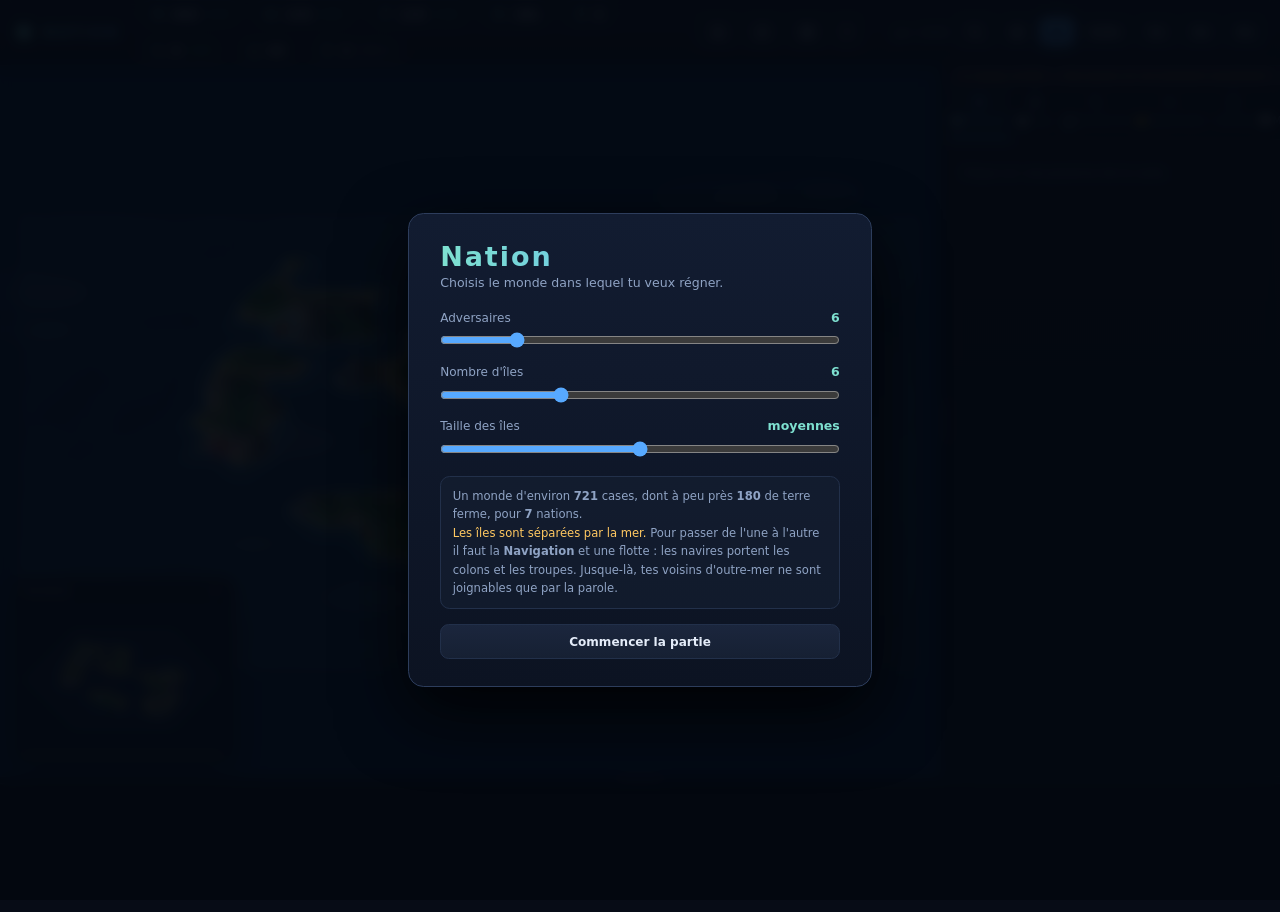
==== index.html @ 453f22f9 "Alliances contractuelles : plaider, payer, tenir — ou être mis à prix Une alliance se plaide. L'IA c" ====
<!doctype html>
<html lang="fr">
<head>
<meta charset="utf-8">
<meta name="viewport" content="width=device-width, initial-scale=1">
<title>Nation — Gestion de pays</title>
<link rel="stylesheet" href="style.css">
</head>
<body>

<div id="topbar">
  <div class="brand">🌍 NATION</div>
  <div class="res" id="resBar"></div>
  <div class="outils">
    <button id="btnSave" class="spd" title="Sauvegarder la partie"></button>
    <button id="btnLoad" class="spd" title="Charger la dernière sauvegarde"></button>
    <button id="btnNew" class="spd" title="Nouvelle partie"></button>
    <button id="btnAide" class="spd aide" title="Règles du jeu (H)">?</button>
  </div>
  <div class="timectl">
    <span id="dateLabel">Jan 1900</span>
    <button id="btnFit" class="spd" title="Voir tout le monde (F)"></button>
    <button id="btnCenter" class="spd" title="Recentrer sur ta capitale (C)"></button>
    <button id="btnPause" class="spd" title="Pause / reprise (Espace)"></button>
    <button class="spd" data-speed="0.5">0,5x</button>
    <button class="spd" data-speed="1">1x</button>
    <button class="spd" data-speed="2">2x</button>
    <button class="spd" data-speed="4">4x</button>
  </div>
</div>

<div id="main">
  <canvas id="map"></canvas>
  <div id="mini">
    <div class="minitete"><span>Monde</span><button id="miniToggle" title="Masquer (M)">−</button></div>
    <canvas id="minicv" width="230" height="170"></canvas>
  </div>
  <div id="hsplit" class="split" title="Glisse pour redimensionner · double-clic pour replier"></div>

  <div id="side">
    <div class="tabs">
      <button class="tab active" data-tab="province">🗺️<br>Province</button>
      <button class="tab" data-tab="pays">🏛️<br>Pays</button>
      <button class="tab" data-tab="tech">🔬<br>Recherche</button>
      <button class="tab" data-tab="diplo">🤝<br>Diplomatie</button>
      <button class="tab" data-tab="armee">⚔️<br>Armée</button>
      <button class="tab" data-tab="chat" id="tabChat">💬<br>Messages</button>
    </div>
    <div class="panel" id="tab-province"></div>
    <div class="panel hidden" id="tab-pays"></div>
    <div class="panel hidden" id="tab-tech"></div>
    <div class="panel hidden" id="tab-diplo"></div>
    <div class="panel hidden" id="tab-armee"></div>
    <div class="panel hidden" id="tab-chat"></div>
  </div>
</div>

<div id="vsplit" class="split" title="Glisse pour redimensionner · double-clic pour replier"></div>
<div id="log"></div>

<div id="tip" class="hidden"></div>

<div id="aide" class="hidden">
  <div class="aidebox">
    <button id="aideFermer" class="aideX" title="Fermer (Échap)">×</button>
    <div id="aideTexte"></div>
  </div>
</div>

<div id="accueil" class="hidden">
  <div class="accbox">
    <h1>Nation</h1>
    <p class="accsous">Choisis le monde dans lequel tu veux régner.</p>

    <label class="accchamp"><span>Adversaires</span><b id="vAdv">6</b>
      <input class="slider" type="range" id="sAdv" min="1" max="29" value="6"></label>

    <label class="accchamp"><span>Nombre d'îles</span><b id="vIles">6</b>
      <input class="slider" type="range" id="sIles" min="1" max="18" value="6"></label>

    <label class="accchamp"><span>Taille des îles</span><b id="vTaille">moyennes</b>
      <input class="slider" type="range" id="sTaille" min="0" max="4" value="2"></label>

    <p class="accapercu" id="accApercu"></p>
    <div class="accboutons">
      <button class="btn" id="accJouer">Commencer la partie</button>
      <button class="btn" id="accCharger">Reprendre la sauvegarde</button>
    </div>
  </div>
</div>

<div id="chargement"><div class="spin"></div><p>Sculpture du relief…</p></div>
<div id="modal" class="hidden"><div class="modalbox"><h2 id="modalTitle"></h2><p id="modalBody"></p><button id="modalOk">OK</button></div></div>

<script src="icons.js"></script>
<script src="diplomatie.js"></script>
<script src="ia.js"></script>
<script src="ia-gestion.js"></script>
<script src="negociation.js"></script>
<script src="conseil.js"></script>
<script src="marine.js"></script>
<script src="courrier.js"></script>
<script src="alliance.js"></script>
<script src="relief.js"></script>
<script src="render.js"></script>
<script src="game.js"></script>
</body>
</html>
---- style.css ----
/* ===== NATION — interface ===== */
:root{
  --bg:#070c16; --bg2:#0e1524; --bg3:#141d31; --line:#22304a; --line2:#2d3d5c;
  --txt:#e4ecf9; --dim:#8fa3c4; --dim2:#64789a;
  --acc:#57a9ff; --acc2:#7ee0d0; --good:#4ad991; --bad:#ff6f6f; --warn:#ffc861;
}
:root{ --dim2:#64789a; --warn:#ffc861;
  --sideW:372px; --sideH:0px; --logH:104px; --topH:56px; --poignee:0.4375rem; }

/* ===== poignées de redimensionnement ===== */
.split{background:#0b1220;position:relative;flex:none;transition:background .15s}
.split::after{content:"";position:absolute;background:#2b3a55;border-radius:0.1875rem;
  transition:background .15s}
#hsplit{width:var(--poignee);cursor:ew-resize;border-left:1px solid var(--line)}
#hsplit::after{left:0.0625rem;top:50%;width:0.1875rem;height:2.625rem;margin-top:-1.3125rem}
#vsplit{height:var(--poignee);cursor:ns-resize;border-top:1px solid var(--line)}
#vsplit::after{top:0.0625rem;left:50%;height:0.1875rem;width:2.625rem;margin-left:-1.3125rem}
.split:hover{background:#16233a}
.split:hover::after,.split.actif::after{background:var(--acc)}
.split.actif{background:#16233a}
body.resizing{cursor:inherit;user-select:none}
*{box-sizing:border-box}
/* ÉCHELLE FLUIDE — toute l'interface est exprimée en rem : en changeant cette
   seule valeur, la fenêtre d'un téléphone comme celle d'un téléviseur reçoivent
   la même interface, à l'échelle. vmin domine (c'est la petite dimension qui
   contraint), vmax apporte un peu d'ampleur sur les très grands écrans. */
html{font-size:clamp(9px, calc(6px + 0.68vmin + 0.26vmax), 22px)}
html,body{margin:0;height:100%;overflow:hidden;background:var(--bg);color:var(--txt);
  font-family:"Segoe UI",system-ui,-apple-system,sans-serif;
  -webkit-font-smoothing:antialiased}
body{font-size:0.875rem}
button{font-family:inherit;cursor:pointer;color:inherit}
::-webkit-scrollbar{width:0.5625rem}
::-webkit-scrollbar-thumb{background:#243349;border-radius:0.5625rem}
::-webkit-scrollbar-track{background:transparent}

/* --- icônes SVG --- */
.ic{width:1.0625rem;height:1.0625rem;vertical-align:-0.21875rem;flex:none}
.ic.mini{width:0.8125rem;height:0.8125rem;vertical-align:-0.125rem;margin-right:0.0625rem}
.ic.big{width:1.375rem;height:1.375rem;vertical-align:-0.3125rem}

/* ===== barre supérieure ===== */
#topbar{min-height:3.5rem;display:flex;flex-wrap:wrap;align-items:center;gap:1.125rem;padding:0 1rem;
  background:linear-gradient(180deg,#131d31,#0d1524);
  border-bottom:1px solid var(--line);box-shadow:0 2px 14px #0007;position:relative;z-index:10}
.brand{font-weight:800;letter-spacing:0.15625rem;font-size:0.9375rem;
  background:linear-gradient(90deg,#7ee0d0,#57a9ff);-webkit-background-clip:text;
  -webkit-text-fill-color:transparent;white-space:nowrap;flex:0 1 auto;overflow:hidden}

.res{display:flex;gap:0.5625rem;flex:1 1 14rem;flex-wrap:wrap;align-items:center}
.res span{display:flex;align-items:center;gap:0.375rem;font-size:0.8125rem;white-space:nowrap;
  background:#16213688;border:1px solid #223049;border-radius:1.375rem;padding:0.3125rem 0.75rem;
  transition:border-color .15s,background .15s}
.res span:hover{border-color:var(--line2);background:#1b2842}
.res .ic{color:var(--acc2);opacity:.9}
.res b{font-weight:700;font-variant-numeric:tabular-nums}
.delta{font-size:max(9px,0.6875rem);font-style:normal;color:var(--dim);font-variant-numeric:tabular-nums}

.timectl{display:flex;align-items:center;gap:0.375rem}
#dateLabel{font-size:0.8125rem;color:var(--dim);min-width:4.625rem;text-align:right;
  font-variant-numeric:tabular-nums}
.spd{background:#1a2437;border:1px solid var(--line);border-radius:0.4375rem;
  padding:0.375rem 0.6875rem;font-size:0.75rem;font-weight:600;transition:.15s}
.spd:hover{border-color:var(--acc);color:#fff}
.spd.on{background:linear-gradient(180deg,#5cb0ff,#3d8ce0);color:#04101f;border-color:#6bb8ff;
  box-shadow:0 0 12px #57a9ff55}

/* ===== corps ===== */
#main{display:flex;height:calc(100% - var(--topH) - var(--poignee) - var(--logH))}
/* min-width:0 — sans cela, le canvas (élément remplacé) refuse de passer
   sous sa largeur intrinsèque et bloque l'agrandissement du panneau */
#map{flex:1;min-width:0;display:block;cursor:grab}
#map.drag{cursor:grabbing}

#side{width:var(--sideW);min-width:0;overflow:hidden;background:linear-gradient(180deg,#101829,#0c1322);
  border-left:1px solid var(--line);display:flex;flex-direction:column;
  box-shadow:-4px 0 20px #0006;z-index:5}
.tabs{display:flex;background:#0c1322;border-bottom:1px solid var(--line)}
.tab{background:none;border:none;color:var(--dim2);padding:0.5625rem 0.125rem 0.5rem;
  font-size:max(9px,0.65625rem);line-height:1.7;letter-spacing:0.01875rem;transition:.15s;border-bottom:2px solid transparent}
.tab:hover{color:var(--txt);background:#ffffff08}
.tab.active{color:var(--acc);border-bottom-color:var(--acc);background:#57a9ff12}
.panel{flex:1;overflow-y:auto;padding:0.875rem}
.hidden{display:none !important}

h3{margin:0 0 0.5625rem;font-size:max(9px,0.6875rem);color:var(--acc2);text-transform:uppercase;
  letter-spacing:0.0875rem;font-weight:700;display:flex;align-items:center;gap:0.4375rem}
h3::after{content:"";flex:1;height:0.0625rem;background:linear-gradient(90deg,var(--line),transparent)}
.row{display:flex;justify-content:space-between;align-items:center;gap:0.5rem;
  padding:0.375rem 0;border-bottom:1px solid #182236;font-size:0.8125rem}
.row>span:first-child{color:var(--dim)}
.row>span:last-child{color:#fff;font-weight:600;font-variant-numeric:tabular-nums}
.muted{color:var(--dim);font-size:0.75rem;line-height:1.55}

/* ===== boutons ===== */
.btn{display:block;width:100%;margin:0.375rem 0;padding:0.625rem 0.75rem;text-align:left;
  background:linear-gradient(180deg,#1b263d,#162033);border:1px solid var(--line);
  border-radius:0.5625rem;font-size:0.78125rem;transition:.14s;position:relative}
.btn:hover:not(:disabled){background:linear-gradient(180deg,#223a5c,#1b2843);
  border-color:var(--acc);transform:translateY(-0.0625rem);box-shadow:0 4px 14px #0006}
.btn:active:not(:disabled){transform:translateY(0)}
.btn:disabled{opacity:.4;cursor:not-allowed}
.btn .cost{float:right;color:var(--dim);font-size:max(9px,0.71875rem);display:inline-flex;
  align-items:center;gap:0.1875rem}
.btn.danger{border-color:#4d2430;background:linear-gradient(180deg,#26192099,#1d141a99)}
.btn.danger:hover:not(:disabled){border-color:#ff6f6f;background:#33202a}
.btn.mini{width:auto;flex:1;margin:0;padding:0.4375rem 0;text-align:center;font-weight:700;font-size:0.75rem}
.btn .ic{margin-right:0.375rem;color:var(--acc2)}
.btn.danger .ic{color:#ff8f8f}

/* ===== éléments ===== */
.bar{height:0.5rem;background:#141e33;border-radius:0.3125rem;overflow:hidden;margin:0.375rem 0;
  border:1px solid #1d2a44}
.bar i{display:block;height:100%;background:linear-gradient(90deg,#3d8ce0,#57a9ff);
  transition:width .4s ease}
.slider{width:100%;margin:0.5rem 0;accent-color:var(--acc)}
.card{background:linear-gradient(180deg,#16203488,#121a2b88);border:1px solid var(--line);
  border-radius:0.625rem;padding:0.6875rem;margin-bottom:0.5625rem}
.flag{display:inline-block;width:0.6875rem;height:0.6875rem;border-radius:0.1875rem;margin-right:0.375rem;
  vertical-align:-0.0625rem;box-shadow:0 0 0 1px #0006}
.tag{font-size:max(9px,0.625rem);padding:0.125rem 0.5rem;border-radius:1.25rem;background:#22304a;color:var(--dim);
  letter-spacing:0.03125rem;font-weight:600}
.tag.war{background:#43202a;color:#ff8f8f;box-shadow:0 0 10px #ff6f6f33}
.tag.ally{background:#173d31;color:#6fe0ac}

/* ===== panneau armée ===== */
.card.unit{padding:0.75rem}
.card.unit.lock{opacity:.5}
.uhead{display:flex;justify-content:space-between;align-items:center;margin-bottom:0.4375rem}
.uname{font-weight:700;font-size:0.84375rem;display:flex;align-items:center;gap:0.5rem}
.uname .ic{width:1.25rem;height:1.25rem;color:var(--acc)}
.ucount{font-size:1rem;font-weight:800;color:var(--acc);background:#0c1322;
  border:1px solid var(--line);border-radius:0.4375rem;padding:0.125rem 0.75rem;min-width:2.75rem;
  text-align:center;font-variant-numeric:tabular-nums}
.ustats{display:flex;gap:0.8125rem;font-size:max(9px,0.71875rem);color:var(--dim);margin-bottom:0.375rem;
  flex-wrap:wrap}
.ustats span{display:flex;align-items:center;gap:0.25rem}
.ustats .ic{width:0.8125rem;height:0.8125rem}
.ucost{font-size:max(9px,0.71875rem);color:var(--dim);margin-top:0.4375rem;display:flex;align-items:center;gap:0.3125rem}
.ucost .ic{width:0.8125rem;height:0.8125rem}
.ubuy{display:flex;gap:0.375rem;margin-top:0.5625rem}

/* ===== journal ===== */
#log{height:var(--logH);min-height:0;overflow-y:auto;background:#070c16;border-top:1px solid var(--line);
  padding:0.5rem 1rem;font-size:0.78125rem;line-height:1.75}
#log div{color:var(--dim);padding:0.0625rem 0}
#log .ic{width:0.875rem;height:0.875rem;vertical-align:-0.1875rem;margin-right:0.1875rem}
#log .hl{color:var(--txt)}
#log .bad{color:#ff8f8f}
#log .good{color:#6fe0ac}
#log .date{color:#4a5d7d;font-variant-numeric:tabular-nums;margin-right:0.25rem}

/* ===== infobulle carte ===== */
#tip{position:fixed;z-index:60;pointer-events:none;min-width:9.375rem;
  background:#0c1322f2;border:1px solid var(--line2);border-radius:0.5625rem;
  padding:0.5625rem 0.6875rem;font-size:0.78125rem;line-height:1.6;box-shadow:0 8px 26px #000a;
  backdrop-filter:blur(0.25rem)}
#tip b{color:#fff}
#tip .tsep{color:var(--dim);margin-left:0.5rem}
#tip .ic{width:0.875rem;height:0.875rem;color:var(--acc2)}

/* ===== modale ===== */
#modal{position:fixed;inset:0;background:#000b;display:flex;align-items:center;
  justify-content:center;z-index:100;backdrop-filter:blur(0.1875rem)}
.modalbox{background:linear-gradient(180deg,#16203a,#0f1728);border:1px solid var(--line2);
  border-radius:0.875rem;padding:1.625rem 1.875rem;max-width:26.875rem;text-align:center;
  box-shadow:0 20px 60px #000c}
.modalbox h2{margin:0 0 0.625rem;font-size:1.25rem;
  background:linear-gradient(90deg,#7ee0d0,#57a9ff);-webkit-background-clip:text;
  -webkit-text-fill-color:transparent}
.modalbox p{color:var(--dim);line-height:1.6;margin:0}
.modalbox button{margin-top:1.125rem;padding:0.5625rem 1.875rem;border:none;border-radius:0.5rem;
  background:linear-gradient(180deg,#5cb0ff,#3d8ce0);color:#04101f;font-weight:700}
#btnCenter,#btnPause{padding:0.375rem 0.5625rem;display:inline-flex;align-items:center}
#btnPause .ic,#btnCenter .ic{width:0.9375rem;height:0.9375rem;vertical-align:0}
.lien{cursor:pointer}
.lien:hover{color:var(--acc)}

/* ===== outils de la barre ===== */
.outils{display:flex;gap:0.3125rem}
.spd.aide{font-weight:800;font-size:0.8125rem;width:1.875rem;justify-content:center}

/* ===== page d'aide ===== */
#aide{position:fixed;inset:0;z-index:120;background:#040810dd;backdrop-filter:blur(0.3125rem);
  display:flex;align-items:center;justify-content:center;padding:1.5rem}
.aidebox{position:relative;width:min(53.75rem,100%);max-height:100%;overflow-y:auto;
  background:linear-gradient(180deg,#121c31,#0c1322);border:1px solid var(--line2);
  border-radius:1rem;padding:1.875rem 2.125rem;box-shadow:0 26px 70px #000c;line-height:1.65}
.aideX{position:absolute;top:0.75rem;right:0.875rem;background:none;border:none;font-size:1.625rem;
  color:var(--dim);line-height:1}
.aideX:hover{color:#fff}
.aidebox h1{margin:0 0 0.25rem;font-size:1.5625rem;
  background:linear-gradient(90deg,#7ee0d0,#57a9ff);-webkit-background-clip:text;-webkit-text-fill-color:transparent}
.aidebox h2{font-size:0.8125rem;letter-spacing:0.08125rem;text-transform:uppercase;color:var(--acc2);
  margin:1.5rem 0 0.5rem;display:flex;align-items:center;gap:0.5rem}
.aidebox p,.aidebox li{color:var(--dim);font-size:0.84375rem}
.aidebox b{color:var(--txt)}
.aidebox ul{margin:0.375rem 0;padding-left:1.25rem}
.aidebox li{margin:0.1875rem 0}
.aidebox .grille{display:grid;grid-template-columns:repeat(auto-fit,minmax(13.4375rem,1fr));gap:0.625rem;margin-top:0.5rem}
.aidebox .bloc{background:#16203488;border:1px solid var(--line);border-radius:0.625rem;padding:0.6875rem 0.8125rem}
.aidebox .bloc b{display:flex;align-items:center;gap:0.4375rem;margin-bottom:0.1875rem;font-size:0.8125rem}
kbd{background:#1c2740;border:1px solid var(--line2);border-bottom-width:2px;border-radius:0.3125rem;
  padding:0.0625rem 0.375rem;font-size:max(9px,0.71875rem);font-family:inherit;color:var(--txt)}

/* ===== écran de départ ===== */
#accueil{position:fixed;inset:0;z-index:150;background:#040810ee;backdrop-filter:blur(0.375rem);
  display:flex;align-items:center;justify-content:center;padding:1.5rem}
#accueil.hidden{display:none}
.accbox{width:min(30rem,100%);max-height:100%;overflow-y:auto;
  background:linear-gradient(180deg,#121c31,#0c1322);border:1px solid var(--line2);
  border-radius:1rem;padding:1.75rem 2rem;box-shadow:0 1.625rem 4.375rem #000c}
.accbox h1{margin:0 0 0.25rem;font-size:1.75rem;letter-spacing:.125rem;
  background:linear-gradient(90deg,#7ee0d0,#57a9ff);-webkit-background-clip:text;
  -webkit-text-fill-color:transparent}
.accsous{color:var(--dim);margin:0 0 1.25rem;font-size:max(9px,0.8125rem)}
.accchamp{display:grid;grid-template-columns:1fr auto;align-items:baseline;
  gap:0.25rem 0.75rem;margin:0 0 1rem}
.accchamp span{color:var(--dim);font-size:max(9px,0.78125rem)}
.accchamp b{color:var(--acc2);font-weight:700;font-variant-numeric:tabular-nums;
  font-size:max(9px,0.8125rem)}
.accchamp .slider{grid-column:1 / -1;margin:0.25rem 0 0}
.accapercu{color:var(--dim);font-size:max(9px,0.75rem);line-height:1.6;
  background:#16203488;border:1px solid var(--line);border-radius:0.625rem;
  padding:0.625rem 0.75rem;margin:1.25rem 0 0;min-height:4rem}
.accapercu em{color:var(--warn);font-style:normal}
.accboutons{display:flex;gap:0.5rem;margin-top:1rem}
.accboutons .btn{margin:0;text-align:center;font-weight:700}
.accboutons .btn.hidden{display:none !important}

/* ===== écran de chargement ===== */
#chargement{position:fixed;inset:0;z-index:200;background:#070c16;display:flex;
  flex-direction:column;align-items:center;justify-content:center;gap:1.125rem;color:var(--dim)}
#chargement.hidden{display:none}
.spin{width:2.625rem;height:2.625rem;border:3px solid #1d2b44;border-top-color:var(--acc);
  border-radius:50%;animation:tourne .9s linear infinite}
@keyframes tourne{to{transform:rotate(360deg)}}

/* ===========================================================
   ORIENTATION — une seule interface, réagencée.
   Fenêtre plus large que haute : le panneau est à droite.
   Fenêtre plus haute que large (1:1 jusqu'à 1:2 et au-delà) :
   le même panneau passe sous la carte. Rien n'est masqué,
   rien n'est remplacé — c'est le même jeu, plié autrement.
   =========================================================== */
body.portrait #main{flex-direction:column}
body.portrait #map{min-height:0}
body.portrait #side{width:auto;height:var(--sideH);border-left:none;
  border-top:1px solid var(--line);box-shadow:0 -0.25rem 1.25rem #0006}
body.portrait #hsplit{width:auto;height:var(--poignee);cursor:ns-resize;
  border-left:none;border-top:1px solid var(--line)}
body.portrait #hsplit::after{left:50%;top:1px;width:2.625rem;height:0.1875rem;
  margin:0 0 0 -1.3125rem}
/* la mini-carte reste dans la carte, au-dessus du panneau */
body.portrait #mini{bottom:calc(var(--sideH) + var(--poignee) + 0.875rem)}
/* trop à l'étroit pour être utile : on la retire plutôt que de la superposer */
body.sansmini #mini{display:none}

/* les onglets ne s'écrasent jamais : ils défilent */
.tabs{overflow-x:auto;scrollbar-width:none}
.tabs::-webkit-scrollbar{display:none}
.tab{flex:1 0 auto;min-width:3.2rem}

/* le temps arrêté se voit : les actions interdites s'éteignent franchement */
body.enpause .btn:disabled{opacity:.28}
body.enpause #side::before{content:"⏸ temps arrêté — discussion et recrutement seulement";
  display:block;background:#2a2033;color:var(--warn);font-size:max(9px,0.65625rem);
  letter-spacing:.03125rem;text-align:center;padding:0.25rem 0.375rem;
  border-bottom:1px solid #3a2c47}

/* ===== mini-carte ===== */
#main{position:relative}
/* ancrée à GAUCHE : redimensionner le panneau de droite ne la déplace plus */
#mini{position:absolute;left:0.875rem;bottom:0.875rem;z-index:15;
  background:#0a1120e8;border:1px solid var(--line2);border-radius:0.6875rem;padding:0.375rem;
  box-shadow:0 10px 30px #000a;backdrop-filter:blur(0.1875rem);transition:opacity .2s}
#mini.replie canvas{display:none}
#mini.replie{padding:0.125rem 0.375rem}
.minitete{display:flex;justify-content:space-between;align-items:center;
  font-size:max(9px,0.625rem);letter-spacing:0.08125rem;text-transform:uppercase;color:var(--dim2);
  padding:0.0625rem 0.25rem 0.25rem;font-weight:700}
.minitete button{background:none;border:none;color:var(--dim);font-size:0.9375rem;line-height:1;
  padding:0 0.1875rem}
.minitete button:hover{color:#fff}
#minicv{display:block;border-radius:0.4375rem;cursor:crosshair;background:#0a1a2e}


/* ===== messagerie diplomatique ===== */
.tab{position:relative}
.tab.anonlus::after{content:attr(data-nonlus);position:absolute;top:0.3125rem;right:calc(50% - 1.25rem);
  background:var(--bad);color:#2a0a0a;font-size:max(9px,0.5625rem);font-weight:800;min-width:0.875rem;height:0.875rem;
  border-radius:0.5rem;display:flex;align-items:center;justify-content:center;padding:0 0.1875rem}

.conv{background:linear-gradient(180deg,#16203488,#121a2b88);border:1px solid var(--line);
  border-radius:0.625rem;padding:0.625rem 0.75rem;margin-bottom:0.5rem;cursor:pointer;transition:.14s}
.conv:hover{border-color:var(--acc);transform:translateY(-0.0625rem)}
.convtete{display:flex;justify-content:space-between;align-items:center;gap:0.5rem}
.convapercu{margin-top:0.1875rem;white-space:nowrap;overflow:hidden;text-overflow:ellipsis}
.badge{background:var(--bad);color:#2a0a0a;font-size:max(9px,0.625rem);font-weight:800;border-radius:0.5625rem;
  padding:0.0625rem 0.4375rem;margin-right:0.3125rem}

.chattete{display:flex;align-items:center;gap:0.625rem;padding-bottom:0.5625rem;margin-bottom:0.5625rem;
  border-bottom:1px solid var(--line)}
.chattete>div{flex:1;min-width:0}
.fil{display:flex;flex-direction:column;gap:0.5rem;overflow-y:auto;padding:0.25rem 0.125rem 0.625rem;
  max-height:clamp(6rem, 38vh, 30rem);min-height:5rem}
.bulle{max-width:88%;padding:0.5rem 0.6875rem;border-radius:0.75rem;font-size:0.8rem;line-height:1.55;
  white-space:pre-wrap;word-wrap:break-word;animation:apparait .18s ease}
@keyframes apparait{from{opacity:0;transform:translateY(0.3125rem)}to{opacity:1;transform:none}}
.bulle.moi{align-self:flex-end;background:linear-gradient(180deg,#2b4a76,#23395c);
  border:1px solid #35557f;border-bottom-right-radius:0.25rem}
.bulle.eux{align-self:flex-start;background:#1a2438;border:1px solid var(--line);
  border-bottom-left-radius:0.25rem}
.bulle .effets{margin-top:0.3125rem;padding-top:0.3125rem;border-top:1px solid #ffffff1a;font-size:max(9px,0.65625rem);
  color:var(--acc2);letter-spacing:0.01875rem;text-transform:uppercase;font-weight:700}
.bulle.ecrit{display:flex;gap:0.25rem;padding:0.6875rem 0.8125rem}
.bulle.ecrit span{width:0.375rem;height:0.375rem;border-radius:50%;background:var(--dim);
  animation:pointille 1.1s infinite}
.bulle.ecrit span:nth-child(2){animation-delay:.18s}
.bulle.ecrit span:nth-child(3){animation-delay:.36s}
@keyframes pointille{0%,60%,100%{opacity:.25;transform:translateY(0)}30%{opacity:1;transform:translateY(-0.1875rem)}}

.suggestions{display:flex;flex-wrap:wrap;gap:0.3125rem;margin:0.5rem 0}
.puce{background:#1b2740;border:1px solid var(--line);color:var(--dim);border-radius:1.25rem;
  padding:0.3125rem 0.6875rem;font-size:max(9px,0.71875rem);transition:.14s}
.puce:hover{border-color:var(--acc);color:#fff;background:#223a5c}
.saisie{display:flex;gap:0.375rem;align-items:center}
.saisie input{flex:1;background:#0d1524;border:1px solid var(--line);border-radius:0.5625rem;
  color:var(--txt);padding:0.625rem 0.75rem;font-family:inherit;font-size:0.8125rem}
.saisie input:focus{outline:none;border-color:var(--acc);box-shadow:0 0 0 3px #57a9ff22}

/* ===== réglages IA ===== */
#reglagesIA{position:fixed;inset:0;z-index:130;background:#040810dd;backdrop-filter:blur(0.3125rem);
  display:flex;align-items:center;justify-content:center;padding:1.5rem}
.iabox{position:relative;width:min(38.75rem,100%);max-height:100%;overflow-y:auto;
  background:linear-gradient(180deg,#121c31,#0c1322);border:1px solid var(--line2);
  border-radius:1rem;padding:1.75rem 2rem;box-shadow:0 26px 70px #000c;line-height:1.65}
.iabox h1{margin:0 0 0.375rem;font-size:1.3125rem;display:flex;align-items:center;gap:0.5625rem;
  background:linear-gradient(90deg,#7ee0d0,#57a9ff);-webkit-background-clip:text;-webkit-text-fill-color:transparent}
.iabox h1 svg{width:1.375rem;height:1.375rem;-webkit-text-fill-color:initial;color:var(--acc2)}
.iabox h2{font-size:0.75rem;letter-spacing:0.08125rem;text-transform:uppercase;color:var(--acc2);
  margin:1.25rem 0 0.5rem;display:flex;align-items:center;gap:0.4375rem}
.iabox p{color:var(--dim);font-size:0.84375rem}
.iabox b{color:var(--txt)}
.iabox code{background:#1b2740;padding:0.0625rem 0.3125rem;border-radius:0.25rem;font-size:0.75rem}
.iachamp{display:block;font-size:0.75rem;color:var(--dim);margin:0.625rem 0}
.iachamp input,.iachamp select{display:block;width:100%;margin-top:0.25rem;background:#0d1524;
  border:1px solid var(--line);border-radius:0.5rem;color:var(--txt);padding:0.5625rem 0.6875rem;
  font-family:inherit;font-size:0.8125rem}
.iabascule{display:flex;align-items:center;gap:0.5rem;margin:0.75rem 0;font-size:0.8125rem;cursor:pointer}
.iabascule input{accent-color:var(--acc);width:1rem;height:1rem}
.iaboutons{display:flex;gap:0.4375rem;margin:0.875rem 0 0.375rem;flex-wrap:wrap}
.tag.nego{background:#3d3420;color:#ffc861}
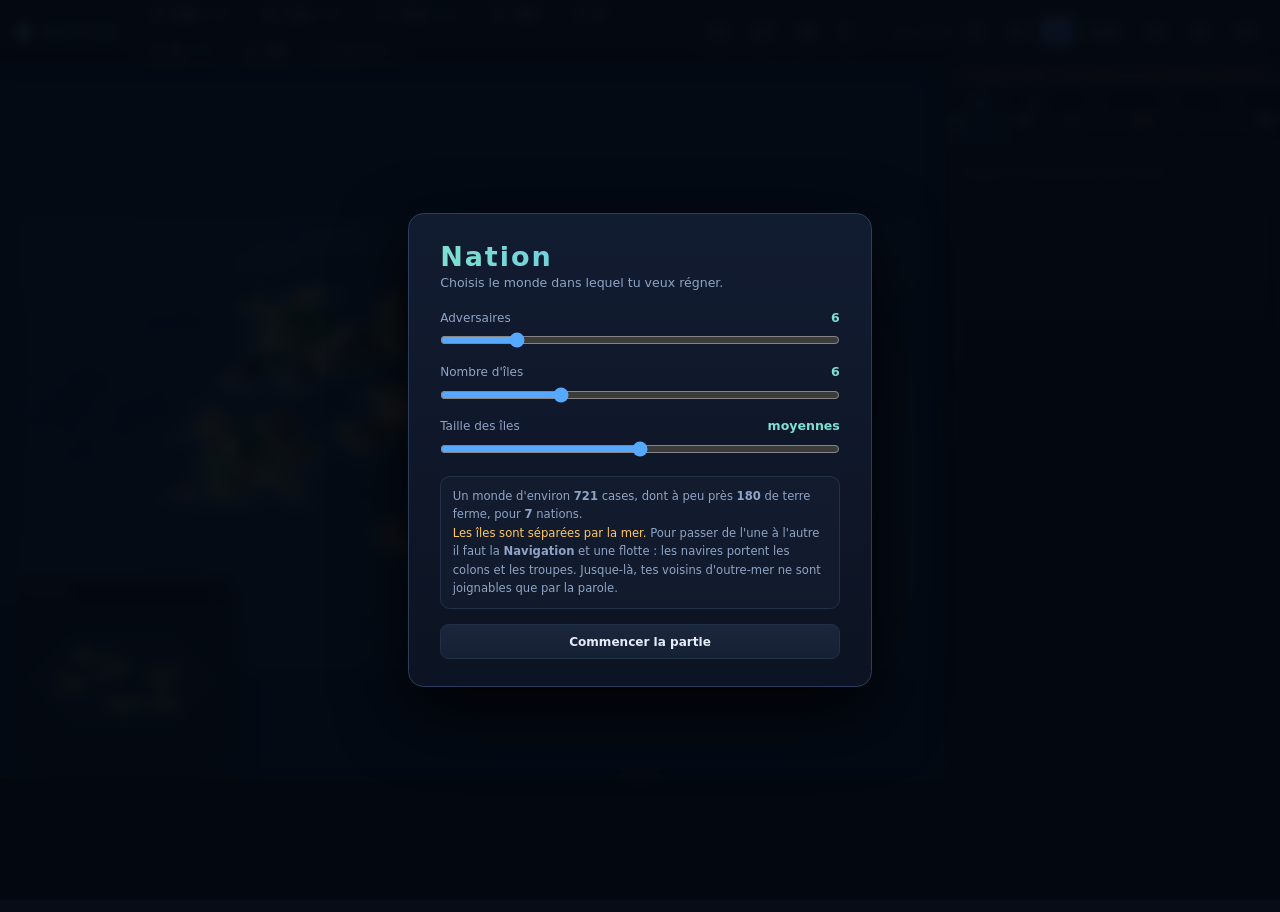
==== commit a4b8c318: "Lunette de campagne : voir la bataille, et lui laisser le temps Un petit écran agrandissable s'ouvre" ====
--- a/index.html
+++ b/index.html
@@ -58,6 +58,19 @@
 <div id="vsplit" class="split" title="Glisse pour redimensionner · double-clic pour replier"></div>
 <div id="log"></div>
 
+<div id="combat" class="hidden">
+  <div class="combattete">
+    <div>
+      <b id="combatTitre"></b>
+      <div class="muted" id="combatLieu"></div>
+    </div>
+    <span class="combatfile" id="combatFile"></span>
+    <button id="combatGrand" title="Agrandir / réduire">⤢</button>
+    <button id="combatX" title="Fermer">×</button>
+  </div>
+  <canvas id="combatcv" width="260" height="150"></canvas>
+</div>
+
 <div id="tip" class="hidden"></div>
 
 <div id="aide" class="hidden">
@@ -101,6 +114,7 @@
 <script src="marine.js"></script>
 <script src="courrier.js"></script>
 <script src="alliance.js"></script>
+<script src="bataille-ecran.js"></script>
 <script src="relief.js"></script>
 <script src="render.js"></script>
 <script src="game.js"></script>
--- a/style.css
+++ b/style.css
@@ -150,6 +150,30 @@
 #log .good{color:#6fe0ac}
 #log .date{color:#4a5d7d;font-variant-numeric:tabular-nums;margin-right:0.25rem}
 
+/* ===== lunette de campagne ===== */
+#combat{position:fixed;right:1rem;bottom:calc(var(--logH) + var(--poignee) + 1rem);z-index:55;
+  background:#0a1120f2;border:1px solid var(--line2);border-radius:0.75rem;padding:0.5rem;
+  box-shadow:0 0.75rem 2rem #000b;backdrop-filter:blur(0.25rem)}
+#combat.hidden{display:none !important}
+body.portrait #combat{right:0.75rem;bottom:calc(var(--logH) + var(--sideH) + var(--poignee)*2 + 1rem)}
+.combattete{display:flex;align-items:flex-start;gap:0.5rem;padding:0 0.125rem 0.375rem}
+.combattete>div{flex:1;min-width:0}
+.combattete b{font-size:max(9px,0.75rem);display:block;line-height:1.3}
+.combattete .muted{font-size:max(9px,0.6875rem)}
+.combattete .cvs{color:var(--dim2);font-weight:400}
+.combattete button{background:none;border:none;color:var(--dim);font-size:max(9px,0.8125rem);
+  line-height:1;padding:0.125rem 0.25rem;flex:none}
+.combattete button:hover{color:#fff}
+.combatfile{color:var(--warn);font-size:max(9px,0.625rem);align-self:center;white-space:nowrap}
+#combatcv{display:block;border-radius:0.5rem;background:#0d1626}
+/* un autre assaut pendant qu'on regarde : le cadre bat en rouge */
+#combat.alerte{animation:battementRouge .9s ease-out 2}
+@keyframes battementRouge{
+  0%{border-color:var(--line2);box-shadow:0 0.75rem 2rem #000b}
+  25%{border-color:#ff6f6f;box-shadow:0 0 1.5rem #ff6f6f88, 0 0.75rem 2rem #000b;background:#2a1220f2}
+  100%{border-color:var(--line2);box-shadow:0 0.75rem 2rem #000b}
+}
+
 /* ===== infobulle carte ===== */
 #tip{position:fixed;z-index:60;pointer-events:none;min-width:9.375rem;
   background:#0c1322f2;border:1px solid var(--line2);border-radius:0.5625rem;
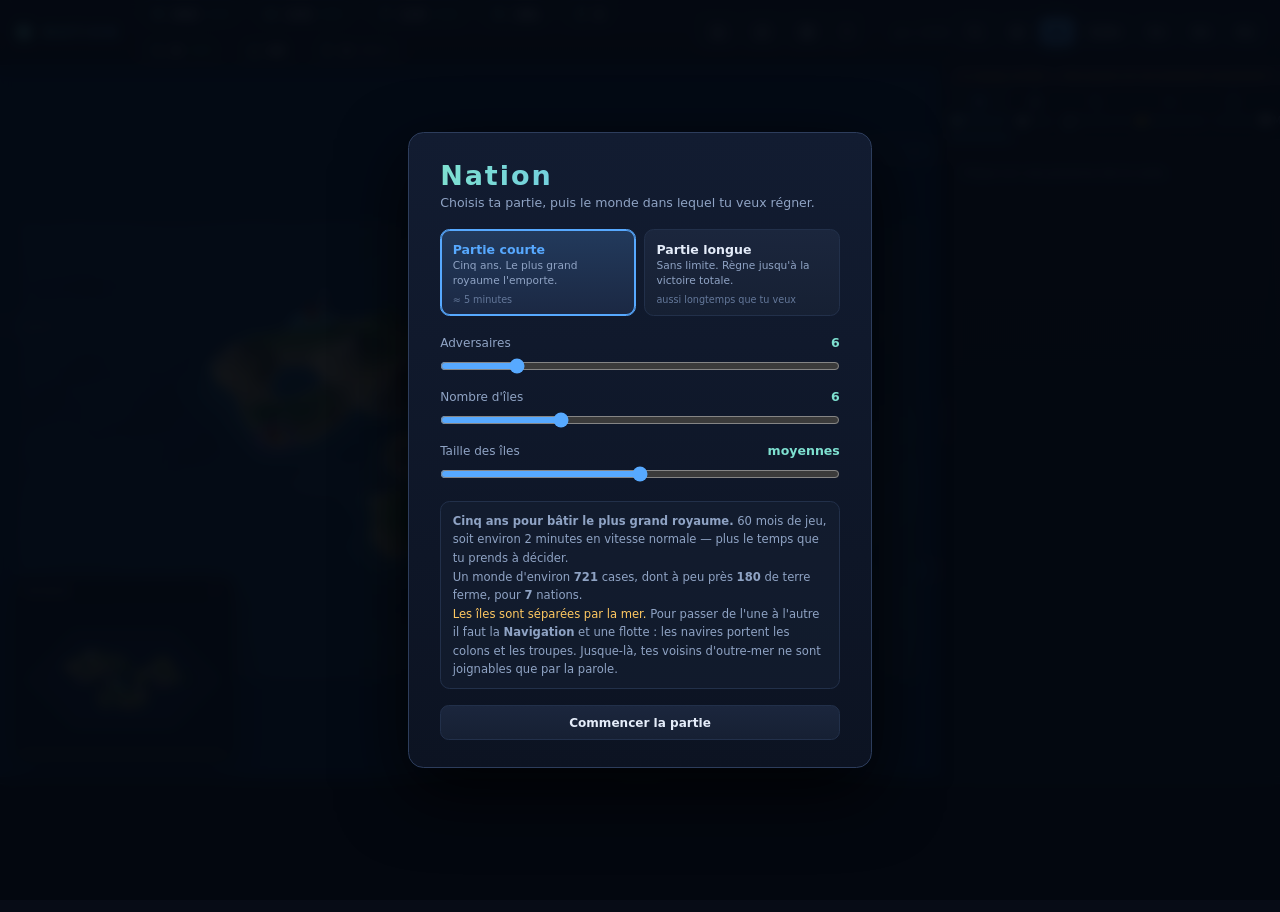
==== commit ea5c6162: "Partie courte et partie longue, au choix au lancement L'écran de départ propose désormais deux façon" ====
--- a/index.html
+++ b/index.html
@@ -83,7 +83,20 @@
 <div id="accueil" class="hidden">
   <div class="accbox">
     <h1>Nation</h1>
-    <p class="accsous">Choisis le monde dans lequel tu veux régner.</p>
+    <p class="accsous">Choisis ta partie, puis le monde dans lequel tu veux régner.</p>
+
+    <div class="accmodes">
+      <button class="accmode actif" data-mode="courte">
+        <b>Partie courte</b>
+        <span>Cinq ans. Le plus grand royaume l'emporte.</span>
+        <i>≈ 5 minutes</i>
+      </button>
+      <button class="accmode" data-mode="longue">
+        <b>Partie longue</b>
+        <span>Sans limite. Règne jusqu'à la victoire totale.</span>
+        <i>aussi longtemps que tu veux</i>
+      </button>
+    </div>
 
     <label class="accchamp"><span>Adversaires</span><b id="vAdv">6</b>
       <input class="slider" type="range" id="sAdv" min="1" max="29" value="6"></label>
--- a/style.css
+++ b/style.css
@@ -238,6 +238,18 @@
   background:linear-gradient(90deg,#7ee0d0,#57a9ff);-webkit-background-clip:text;
   -webkit-text-fill-color:transparent}
 .accsous{color:var(--dim);margin:0 0 1.25rem;font-size:max(9px,0.8125rem)}
+.accmodes{display:grid;grid-template-columns:1fr 1fr;gap:0.5rem;margin:0 0 1.25rem}
+.accmode{display:flex;flex-direction:column;gap:0.1875rem;text-align:left;
+  background:linear-gradient(180deg,#1b263d,#162033);border:1px solid var(--line);
+  border-radius:0.625rem;padding:0.75rem 0.75rem 0.625rem;transition:.14s}
+.accmode:hover{border-color:var(--acc);transform:translateY(-0.0625rem)}
+.accmode b{font-size:max(9px,0.8125rem)}
+.accmode span{color:var(--dim);font-size:max(9px,0.6875rem);line-height:1.4}
+.accmode i{color:var(--dim2);font-size:max(9px,0.625rem);font-style:normal;margin-top:0.125rem}
+.accmode.actif{border-color:var(--acc);background:linear-gradient(180deg,#223a5c,#1b2843);
+  box-shadow:0 0 0 1px var(--acc) inset}
+.accmode.actif b{color:var(--acc)}
+@media (max-width:420px){ .accmodes{grid-template-columns:1fr} }
 .accchamp{display:grid;grid-template-columns:1fr auto;align-items:baseline;
   gap:0.25rem 0.75rem;margin:0 0 1rem}
 .accchamp span{color:var(--dim);font-size:max(9px,0.78125rem)}
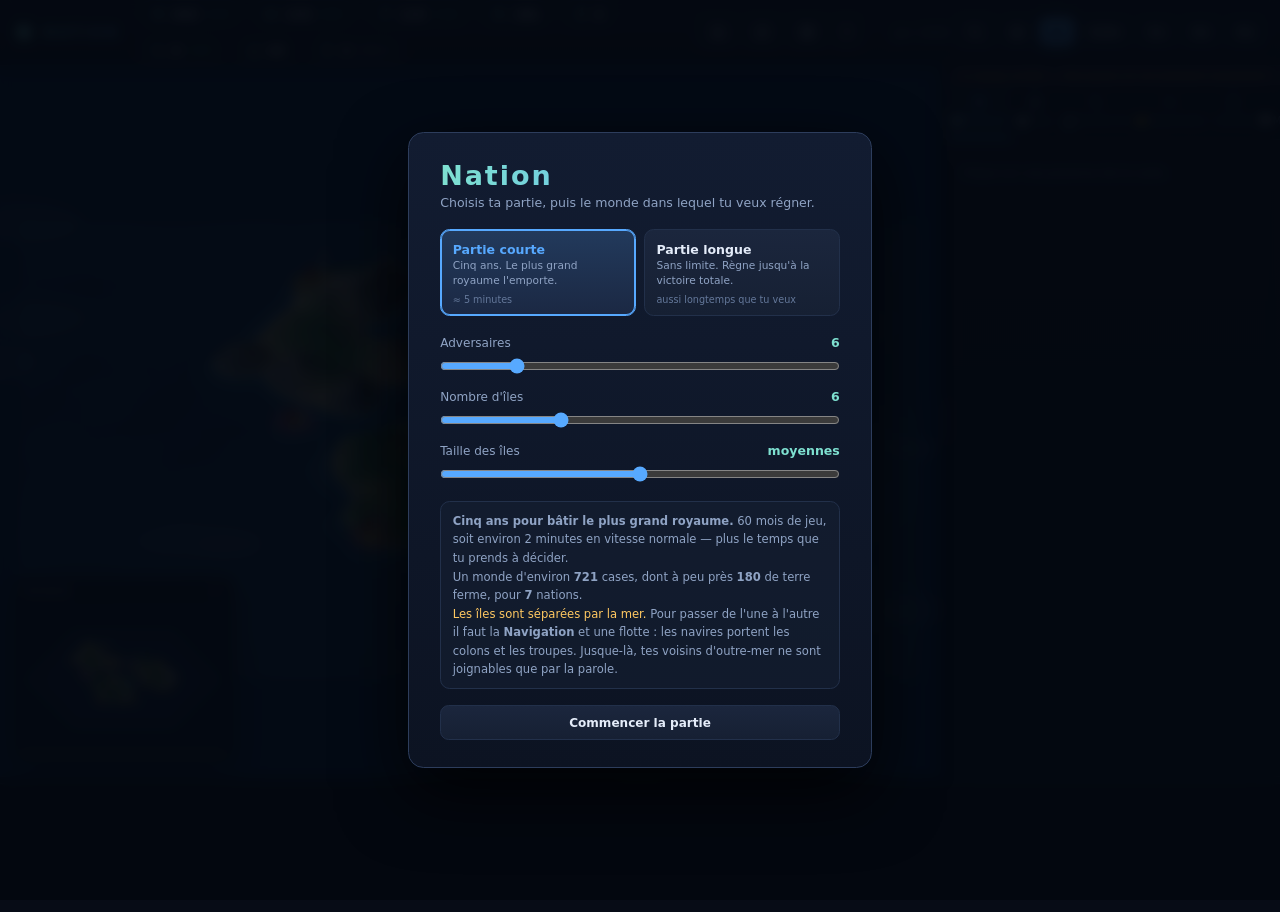
==== commit 1d6e10ec: "SDK de plateforme et négociation au clic SDK — un adaptateur, jamais d'appel direct. Le jeu parle à " ====
--- a/index.html
+++ b/index.html
@@ -118,6 +118,9 @@
 <div id="chargement"><div class="spin"></div><p>Sculpture du relief…</p></div>
 <div id="modal" class="hidden"><div class="modalbox"><h2 id="modalTitle"></h2><p id="modalBody"></p><button id="modalOk">OK</button></div></div>
 
+<!-- SDK de plateforme : facultatif, le jeu fonctionne sans -->
+<script src="https://sdk.crazygames.com/crazygames-sdk-v3.js"></script>
+<script src="sdk.js"></script>
 <script src="icons.js"></script>
 <script src="diplomatie.js"></script>
 <script src="ia.js"></script>
@@ -128,6 +131,7 @@
 <script src="courrier.js"></script>
 <script src="alliance.js"></script>
 <script src="bataille-ecran.js"></script>
+<script src="composeur.js"></script>
 <script src="relief.js"></script>
 <script src="render.js"></script>
 <script src="game.js"></script>
--- a/style.css
+++ b/style.css
@@ -365,6 +365,36 @@
   color:var(--txt);padding:0.625rem 0.75rem;font-family:inherit;font-size:0.8125rem}
 .saisie input:focus{outline:none;border-color:var(--acc);box-shadow:0 0 0 3px #57a9ff22}
 
+.composeur{display:flex;flex-direction:column;gap:0.4375rem;margin:0.5rem 0 0.375rem}
+.cintentions{display:flex;flex-wrap:wrap;gap:0.25rem}
+.cint{display:inline-flex;align-items:center;gap:0.25rem;background:#1b2740;
+  border:1px solid var(--line);color:var(--dim);border-radius:1.25rem;
+  padding:0.3125rem 0.625rem;font-size:max(9px,0.6875rem);transition:.14s;line-height:1.2}
+.cint .ic{width:0.875rem;height:0.875rem;flex:none}
+.cint:hover{border-color:var(--acc);color:#fff;background:#223a5c}
+.cint.actif{border-color:var(--acc);color:#fff;background:#2b4a76;font-weight:700}
+.cint.danger{color:#ff9f9f;border-color:#4d2430}
+.cint.danger:hover,.cint.danger.actif{border-color:#ff6f6f;background:#33202a;color:#ffbcbc}
+.creglages{display:flex;flex-direction:column;gap:0.375rem;background:#0f1828;
+  border:1px solid var(--line);border-radius:0.625rem;padding:0.5rem 0.625rem}
+.cor{display:flex;align-items:center;gap:0.5rem;font-size:max(9px,0.8125rem)}
+.cor b{color:var(--acc2);font-variant-numeric:tabular-nums;min-width:5rem;text-align:center}
+.cor .muted{font-size:max(9px,0.6875rem)}
+.cpm{background:#1b2740;border:1px solid var(--line2);color:var(--txt);border-radius:0.4375rem;
+  width:1.75rem;height:1.75rem;font-size:max(9px,0.9375rem);font-weight:700;line-height:1;flex:none}
+.cpm:hover{border-color:var(--acc);background:#223a5c}
+.cchoix,.cargs{display:flex;flex-wrap:wrap;gap:0.25rem;align-items:center}
+.cargs>.muted{width:100%;font-size:max(9px,0.6875rem);margin-bottom:0.125rem}
+.cpuce{background:#16203a;border:1px solid var(--line);color:var(--dim);border-radius:1.25rem;
+  padding:0.25rem 0.5625rem;font-size:max(9px,0.65625rem);transition:.14s}
+.cpuce:hover{border-color:var(--acc);color:#fff}
+.cpuce.actif{border-color:var(--acc2);color:#04101f;background:var(--acc2);font-weight:700}
+.cpuce .flag{width:0.5rem;height:0.5rem;margin-right:0.25rem}
+.capercu{color:var(--acc2);font-size:max(9px,0.75rem);font-style:italic;line-height:1.45;
+  padding:0.125rem 0.25rem}
+.cenvoi{margin:0;text-align:center;font-weight:700}
+.cvide{font-size:max(9px,0.6875rem);margin:0.125rem 0.25rem}
+
 /* ===== réglages IA ===== */
 #reglagesIA{position:fixed;inset:0;z-index:130;background:#040810dd;backdrop-filter:blur(0.3125rem);
   display:flex;align-items:center;justify-content:center;padding:1.5rem}
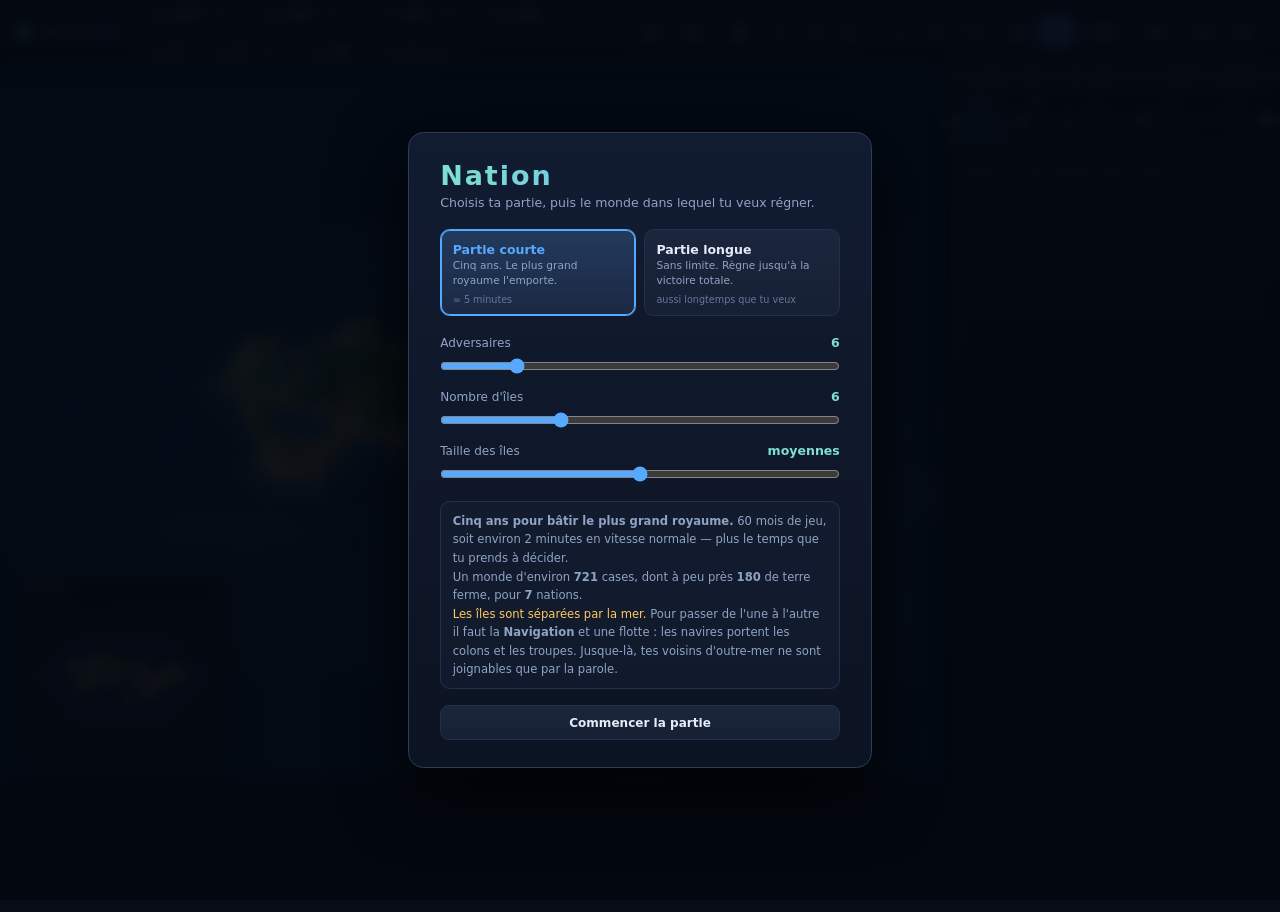
==== commit 796b5c2b: "Introduction : le départ, la traversée, puis le dézoom vers la carte Un meneur rallie les siens, ils" ====
--- a/index.html
+++ b/index.html
@@ -16,6 +16,8 @@
     <button id="btnLoad" class="spd" title="Charger la dernière sauvegarde"></button>
     <button id="btnNew" class="spd" title="Nouvelle partie"></button>
     <button id="btnAide" class="spd aide" title="Règles du jeu (H)">?</button>
+    <button id="btnTuto" class="spd aide" title="Tutoriel">🎓</button>
+    <button id="btnSon" class="spd aide" title="Sons">🔊</button>
   </div>
   <div class="timectl">
     <span id="dateLabel">Jan 1900</span>
@@ -115,16 +117,19 @@
   </div>
 </div>
 
+<div id="intro" class="hidden"><canvas id="introcv"></canvas><div id="introTexte"></div><button id="introPasser">Passer ▸</button></div>
 <div id="chargement"><div class="spin"></div><p>Sculpture du relief…</p></div>
 <div id="modal" class="hidden"><div class="modalbox"><h2 id="modalTitle"></h2><p id="modalBody"></p><button id="modalOk">OK</button></div></div>
 
 <!-- SDK de plateforme : facultatif, le jeu fonctionne sans -->
 <script src="https://sdk.crazygames.com/crazygames-sdk-v3.js"></script>
 <script src="sdk.js"></script>
+<script src="son.js"></script>
 <script src="icons.js"></script>
 <script src="diplomatie.js"></script>
 <script src="ia.js"></script>
 <script src="ia-gestion.js"></script>
+<script src="ia-oral.js"></script>
 <script src="negociation.js"></script>
 <script src="conseil.js"></script>
 <script src="marine.js"></script>
@@ -135,5 +140,7 @@
 <script src="relief.js"></script>
 <script src="render.js"></script>
 <script src="game.js"></script>
+<script src="intro.js"></script>
+<script src="tutoriel.js"></script>
 </body>
 </html>
--- a/style.css
+++ b/style.css
@@ -264,6 +264,26 @@
 .accboutons .btn{margin:0;text-align:center;font-weight:700}
 .accboutons .btn.hidden{display:none !important}
 
+/* ===== introduction : « Le départ » ===== */
+#intro{position:fixed;inset:0;z-index:170;cursor:pointer;overflow:hidden}
+#intro.hidden{display:none}
+#introcv{position:absolute;inset:0;width:100%;height:100%;display:block;transition:opacity .2s linear}
+/* bandes de cinéma */
+#intro::before,#intro::after{content:"";position:absolute;left:0;right:0;height:7vh;background:#000;
+  z-index:1;transition:height 1.4s ease}
+#intro::before{top:0}
+#intro::after{bottom:0}
+#intro.fondu::before,#intro.fondu::after{height:0}
+#introTexte{position:absolute;left:1rem;right:1rem;bottom:calc(7vh + 1.25rem);z-index:2;
+  text-align:center;pointer-events:none}
+#introTexte span{display:inline-block;max-width:min(40rem, calc(100vw - 2rem));white-space:normal;box-sizing:border-box;padding:0.5rem 1rem;border-radius:0.5rem;
+  background:#040810aa;color:#f2ecdf;font-size:clamp(0.95rem,2.4vw,1.35rem);line-height:1.45;
+  font-style:italic;letter-spacing:.02em;text-shadow:0 1px 3px #000;animation:apparait .5s ease}
+#introPasser{position:absolute;top:calc(7vh + 0.75rem);right:1rem;z-index:2;
+  background:#04081088;color:#c9d3e6;border:1px solid #ffffff33;border-radius:1rem;
+  padding:0.3rem 0.9rem;font-size:max(11px,0.8125rem);cursor:pointer}
+#introPasser:hover{background:#0c1830cc;color:#fff}
+
 /* ===== écran de chargement ===== */
 #chargement{position:fixed;inset:0;z-index:200;background:#070c16;display:flex;
   flex-direction:column;align-items:center;justify-content:center;gap:1.125rem;color:var(--dim)}
@@ -417,3 +437,58 @@
 .iabascule input{accent-color:var(--acc);width:1rem;height:1rem}
 .iaboutons{display:flex;gap:0.4375rem;margin:0.875rem 0 0.375rem;flex-wrap:wrap}
 .tag.nego{background:#3d3420;color:#ffc861}
+
+/* ===== tutoriel ===== */
+#tutoVoile{position:fixed;inset:0;z-index:108;background:#040810a8;pointer-events:none;
+  animation:tutoApparait .3s ease}
+#tutoHalo{position:fixed;z-index:109;pointer-events:none;border-radius:0.75rem;
+  border:2px solid var(--warn);box-shadow:0 0 0 9999px #040810a0, 0 0 22px 4px #ffc86188;
+  transition:left .35s ease, top .35s ease, width .35s ease, height .35s ease;
+  animation:tutoPulse 1.6s ease-in-out infinite}
+#tutoHalo.centre{left:50%!important;top:50%!important;width:0!important;height:0!important;
+  border:none;box-shadow:none;animation:none}
+#tutoBulle{position:fixed;z-index:140;box-sizing:border-box;background:linear-gradient(180deg,#18233a,#0f1829);
+  border:1px solid var(--line2);border-radius:1rem;padding:0.875rem 1rem 0.75rem;
+  box-shadow:0 18px 50px #000b, 0 0 0 1px #ffc86133;color:var(--txt);
+  transition:left .3s ease, top .3s ease, box-shadow .3s}
+#tutoBulle.neuf{animation:tutoEntre .35s ease}
+#tutoBulle.bravo{box-shadow:0 18px 50px #000b, 0 0 0 2px var(--good), 0 0 28px #4ad99166}
+.tutotete{display:flex;align-items:center;gap:0.625rem;margin-bottom:0.5rem}
+.tutoguide{font-size:1.875rem;line-height:1;animation:tutoHibou 3s ease-in-out infinite}
+.tutotitres{flex:1;display:flex;flex-direction:column;min-width:0}
+#tutoChap{font-size:0.6875rem;color:var(--acc2);letter-spacing:0.03rem}
+#tutoTitre{font-size:1.0625rem}
+#tutoX{background:none;border:none;color:var(--dim);font-size:1.125rem;cursor:pointer;padding:0.25rem}
+#tutoX:hover{color:#fff}
+.tutoprog{height:0.25rem;background:#0a1120;border-radius:0.25rem;overflow:hidden;margin-bottom:0.625rem}
+.tutoprog i{display:block;height:100%;background:linear-gradient(90deg,var(--acc),var(--acc2));
+  transition:width .4s ease}
+#tutoTexte{font-size:0.875rem;line-height:1.55;color:#cfdaee;max-height:52vh;overflow-y:auto}
+#tutoTexte b{color:#fff}
+#tutoTexte ul{margin:0.375rem 0;padding-left:1.125rem}
+#tutoTexte li{margin:0.1875rem 0}
+#tutoAction{margin-top:0.625rem;padding:0.4375rem 0.625rem;border-radius:0.5rem;background:#ffc86118;
+  color:var(--warn);font-weight:700;font-size:0.8125rem;display:flex;align-items:center;gap:0.5rem}
+#tutoBulle.bravo #tutoAction{background:#4ad99122;color:var(--good)}
+.tutopulse{width:0.5625rem;height:0.5625rem;border-radius:50%;background:var(--warn);
+  animation:tutoPulse 1.2s ease-in-out infinite}
+.tutobtns{display:flex;align-items:center;justify-content:space-between;gap:0.5rem;margin-top:0.75rem}
+.tutobtns .btn{width:auto;margin:0;flex:none;text-align:center}
+#tutoSuiv{background:linear-gradient(180deg,#5cb0ff,#3d8ce0);color:#04101f;font-weight:800;border-color:#6bb8ff}
+.tutolien{background:none;border:none;color:var(--dim2);font-size:0.75rem;cursor:pointer;text-decoration:underline}
+.tutolien:hover{color:var(--dim)}
+#tutoMenu{position:fixed;inset:0;z-index:145;background:#040810dd;backdrop-filter:blur(0.3125rem);
+  display:flex;align-items:center;justify-content:center;padding:1rem}
+.tutomenubox{position:relative;width:min(28rem,100%);max-height:100%;overflow-y:auto;
+  background:var(--bg2);border:1px solid var(--line2);border-radius:1rem;padding:1.25rem 1.25rem 1rem;
+  box-shadow:0 20px 60px #000c;animation:tutoEntre .3s ease}
+.tutomenubox h2{margin:0 0 0.25rem}
+#tutoTout{text-align:center;font-weight:800;background:linear-gradient(180deg,#5cb0ff,#3d8ce0);
+  color:#04101f;border-color:#6bb8ff;margin:0.75rem 0}
+.tutochap span:first-child{margin-right:0.375rem}
+body.entuto #combat{z-index:100}
+@keyframes tutoPulse{0%,100%{opacity:1}50%{opacity:.55}}
+@keyframes tutoApparait{from{opacity:0}to{opacity:1}}
+@keyframes tutoEntre{from{opacity:0;transform:translateY(8px) scale(.98)}to{opacity:1;transform:none}}
+@keyframes tutoHibou{0%,100%{transform:rotate(0)}10%{transform:rotate(-8deg)}20%{transform:rotate(6deg)}30%{transform:rotate(0)}}
+@media (max-width:600px){ #tutoTexte{font-size:0.8125rem;max-height:40vh} }
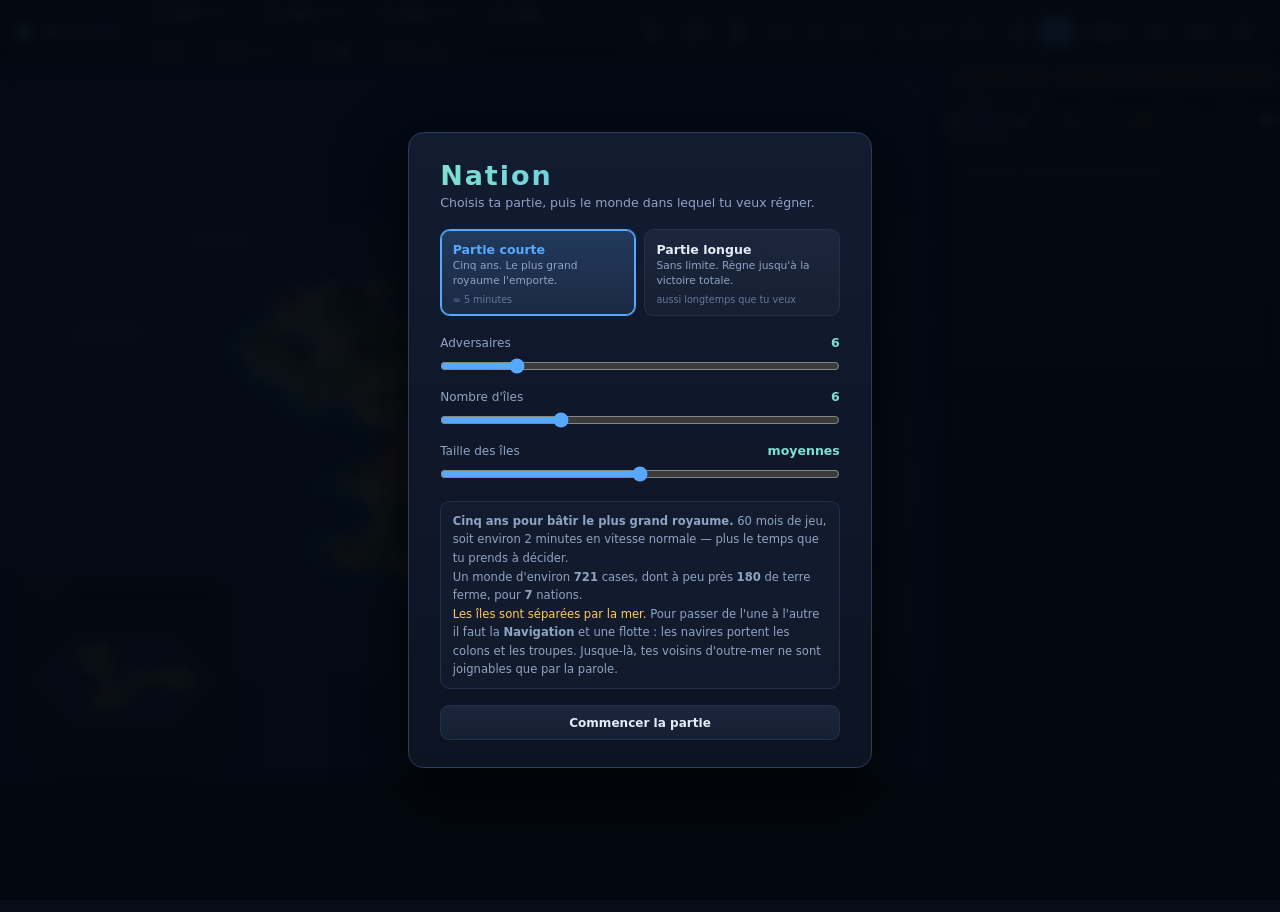
==== commit 8f483240: "Sons et petite voix, tutoriel pas à pas, langage parlé - son.js : signatures sonores composées à la " ====
--- a/index.html
+++ b/index.html
@@ -117,7 +117,6 @@
   </div>
 </div>
 
-<div id="intro" class="hidden"><canvas id="introcv"></canvas><div id="introTexte"></div><button id="introPasser">Passer ▸</button></div>
 <div id="chargement"><div class="spin"></div><p>Sculpture du relief…</p></div>
 <div id="modal" class="hidden"><div class="modalbox"><h2 id="modalTitle"></h2><p id="modalBody"></p><button id="modalOk">OK</button></div></div>
 
@@ -140,7 +139,6 @@
 <script src="relief.js"></script>
 <script src="render.js"></script>
 <script src="game.js"></script>
-<script src="intro.js"></script>
 <script src="tutoriel.js"></script>
 </body>
 </html>
--- a/style.css
+++ b/style.css
@@ -263,26 +263,6 @@
 .accboutons{display:flex;gap:0.5rem;margin-top:1rem}
 .accboutons .btn{margin:0;text-align:center;font-weight:700}
 .accboutons .btn.hidden{display:none !important}
-
-/* ===== introduction : « Le départ » ===== */
-#intro{position:fixed;inset:0;z-index:170;cursor:pointer;overflow:hidden}
-#intro.hidden{display:none}
-#introcv{position:absolute;inset:0;width:100%;height:100%;display:block;transition:opacity .2s linear}
-/* bandes de cinéma */
-#intro::before,#intro::after{content:"";position:absolute;left:0;right:0;height:7vh;background:#000;
-  z-index:1;transition:height 1.4s ease}
-#intro::before{top:0}
-#intro::after{bottom:0}
-#intro.fondu::before,#intro.fondu::after{height:0}
-#introTexte{position:absolute;left:1rem;right:1rem;bottom:calc(7vh + 1.25rem);z-index:2;
-  text-align:center;pointer-events:none}
-#introTexte span{display:inline-block;max-width:min(40rem, calc(100vw - 2rem));white-space:normal;box-sizing:border-box;padding:0.5rem 1rem;border-radius:0.5rem;
-  background:#040810aa;color:#f2ecdf;font-size:clamp(0.95rem,2.4vw,1.35rem);line-height:1.45;
-  font-style:italic;letter-spacing:.02em;text-shadow:0 1px 3px #000;animation:apparait .5s ease}
-#introPasser{position:absolute;top:calc(7vh + 0.75rem);right:1rem;z-index:2;
-  background:#04081088;color:#c9d3e6;border:1px solid #ffffff33;border-radius:1rem;
-  padding:0.3rem 0.9rem;font-size:max(11px,0.8125rem);cursor:pointer}
-#introPasser:hover{background:#0c1830cc;color:#fff}
 
 /* ===== écran de chargement ===== */
 #chargement{position:fixed;inset:0;z-index:200;background:#070c16;display:flex;
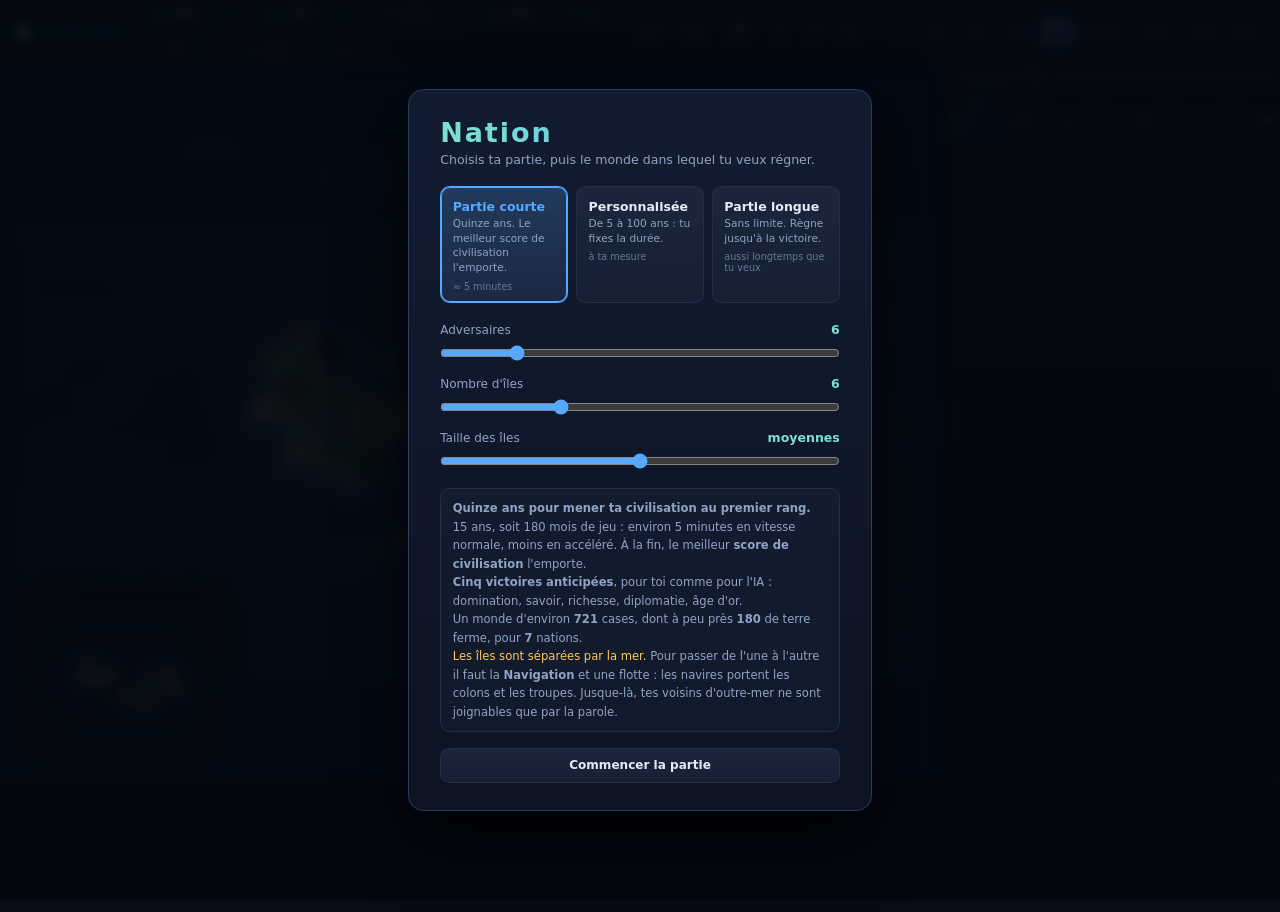
==== commit e464142f: "IA à la loyale, victoires multiples, durées réglables ; intro retravaillée IA - Les adversaires joue" ====
--- a/index.html
+++ b/index.html
@@ -90,15 +90,23 @@
     <div class="accmodes">
       <button class="accmode actif" data-mode="courte">
         <b>Partie courte</b>
-        <span>Cinq ans. Le plus grand royaume l'emporte.</span>
+        <span>Quinze ans. Le meilleur score de civilisation l'emporte.</span>
         <i>≈ 5 minutes</i>
+      </button>
+      <button class="accmode" data-mode="perso">
+        <b>Personnalisée</b>
+        <span>De 5 à 100 ans : tu fixes la durée.</span>
+        <i>à ta mesure</i>
       </button>
       <button class="accmode" data-mode="longue">
         <b>Partie longue</b>
-        <span>Sans limite. Règne jusqu'à la victoire totale.</span>
+        <span>Sans limite. Règne jusqu'à la victoire.</span>
         <i>aussi longtemps que tu veux</i>
       </button>
     </div>
+
+    <label class="accchamp hidden" id="champDuree"><span>Durée de la partie</span><b id="vDuree">30 ans</b>
+      <input class="slider" type="range" id="sDuree" min="5" max="100" value="30"></label>
 
     <label class="accchamp"><span>Adversaires</span><b id="vAdv">6</b>
       <input class="slider" type="range" id="sAdv" min="1" max="29" value="6"></label>
@@ -117,6 +125,7 @@
   </div>
 </div>
 
+<div id="intro" class="hidden"><canvas id="introcv"></canvas><div id="introTexte"></div><button id="introPasser">Passer ▸</button></div>
 <div id="chargement"><div class="spin"></div><p>Sculpture du relief…</p></div>
 <div id="modal" class="hidden"><div class="modalbox"><h2 id="modalTitle"></h2><p id="modalBody"></p><button id="modalOk">OK</button></div></div>
 
@@ -139,6 +148,9 @@
 <script src="relief.js"></script>
 <script src="render.js"></script>
 <script src="game.js"></script>
+<script src="victoire.js"></script>
+<script src="intro-musique.js"></script>
+<script src="intro.js"></script>
 <script src="tutoriel.js"></script>
 </body>
 </html>
--- a/style.css
+++ b/style.css
@@ -238,7 +238,7 @@
   background:linear-gradient(90deg,#7ee0d0,#57a9ff);-webkit-background-clip:text;
   -webkit-text-fill-color:transparent}
 .accsous{color:var(--dim);margin:0 0 1.25rem;font-size:max(9px,0.8125rem)}
-.accmodes{display:grid;grid-template-columns:1fr 1fr;gap:0.5rem;margin:0 0 1.25rem}
+.accmodes{display:grid;grid-template-columns:repeat(3,1fr);gap:0.5rem;margin:0 0 1.25rem}
 .accmode{display:flex;flex-direction:column;gap:0.1875rem;text-align:left;
   background:linear-gradient(180deg,#1b263d,#162033);border:1px solid var(--line);
   border-radius:0.625rem;padding:0.75rem 0.75rem 0.625rem;transition:.14s}
@@ -256,6 +256,8 @@
 .accchamp b{color:var(--acc2);font-weight:700;font-variant-numeric:tabular-nums;
   font-size:max(9px,0.8125rem)}
 .accchamp .slider{grid-column:1 / -1;margin:0.25rem 0 0}
+.accchamp.hidden{display:none}
+.card.victoire .bar{margin:0.3rem 0}
 .accapercu{color:var(--dim);font-size:max(9px,0.75rem);line-height:1.6;
   background:#16203488;border:1px solid var(--line);border-radius:0.625rem;
   padding:0.625rem 0.75rem;margin:1.25rem 0 0;min-height:4rem}
@@ -263,6 +265,35 @@
 .accboutons{display:flex;gap:0.5rem;margin-top:1rem}
 .accboutons .btn{margin:0;text-align:center;font-weight:700}
 .accboutons .btn.hidden{display:none !important}
+
+/* ===== introduction : « Le départ » ===== */
+#intro{position:fixed;inset:0;z-index:170;cursor:pointer;overflow:hidden}
+#intro.hidden{display:none}
+#introcv{position:absolute;inset:0;width:100%;height:100%;display:block;transition:opacity .2s linear}
+/* bandes de cinéma */
+#intro::before,#intro::after{content:"";position:absolute;left:0;right:0;height:7vh;background:#000;
+  z-index:1;transition:height 1.4s ease}
+#intro::before{top:0}
+#intro::after{bottom:0}
+#intro.fondu::before,#intro.fondu::after{height:0}
+#introTexte{position:absolute;left:1rem;right:1rem;bottom:calc(7vh + 1.75rem);z-index:2;
+  text-align:center;pointer-events:none}
+#introTexte span{display:inline-block;max-width:min(46rem, calc(100vw - 2rem));white-space:normal;box-sizing:border-box;
+  padding:0.85rem 1.6rem;border-radius:0.75rem;
+  background:linear-gradient(180deg,#0a1224f2,#050a16f2);border:2px solid #f3c86a;
+  box-shadow:0 0 0 1px #000,0 0.5rem 2rem #000c,0 0 1.75rem #f3c86a55;
+  color:#fff;font-family:Georgia,"Times New Roman",serif;font-weight:700;
+  font-size:clamp(1.25rem,3.4vw,2.1rem);line-height:1.35;letter-spacing:.01em;
+  text-shadow:0 2px 4px #000;animation:introSurgit .45s cubic-bezier(.2,1.4,.4,1)}
+#introTexte em{font-style:normal;color:#ffd978;text-shadow:0 0 0.9rem #f3b83a99,0 2px 4px #000}
+#introTexte b{text-shadow:0 0 1rem currentColor,0 2px 4px #000}
+#introTexte .mot{font-style:normal;display:inline-block;opacity:0;animation:introMot .35s ease forwards}
+@keyframes introSurgit{from{opacity:0;transform:translateY(0.75rem) scale(.85)}to{opacity:1;transform:none}}
+@keyframes introMot{from{opacity:0;transform:translateY(0.4rem);filter:blur(3px)}to{opacity:1;transform:none;filter:none}}
+#introPasser{position:absolute;top:calc(7vh + 0.75rem);right:1rem;z-index:2;
+  background:#04081088;color:#c9d3e6;border:1px solid #ffffff33;border-radius:1rem;
+  padding:0.3rem 0.9rem;font-size:max(11px,0.8125rem);cursor:pointer}
+#introPasser:hover{background:#0c1830cc;color:#fff}
 
 /* ===== écran de chargement ===== */
 #chargement{position:fixed;inset:0;z-index:200;background:#070c16;display:flex;
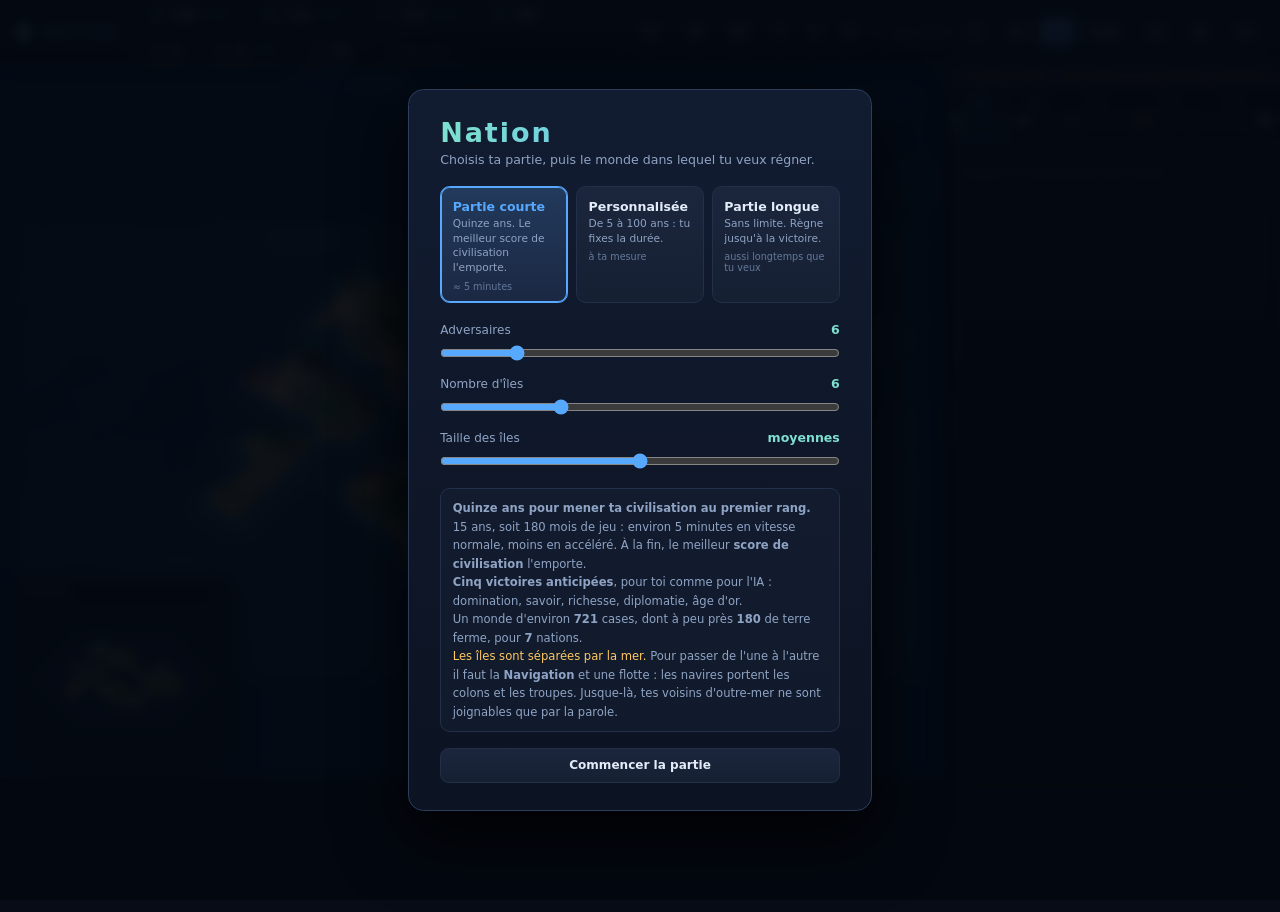
==== commit 1787c3dd: "Armées sur la carte, batailles en trois phases, contenu doublé, début de partie ; paix négociée Armé" ====
--- a/index.html
+++ b/index.html
@@ -148,6 +148,8 @@
 <script src="relief.js"></script>
 <script src="render.js"></script>
 <script src="game.js"></script>
+<script src="armees.js"></script>
+<script src="debut.js"></script>
 <script src="victoire.js"></script>
 <script src="intro-musique.js"></script>
 <script src="intro.js"></script>
